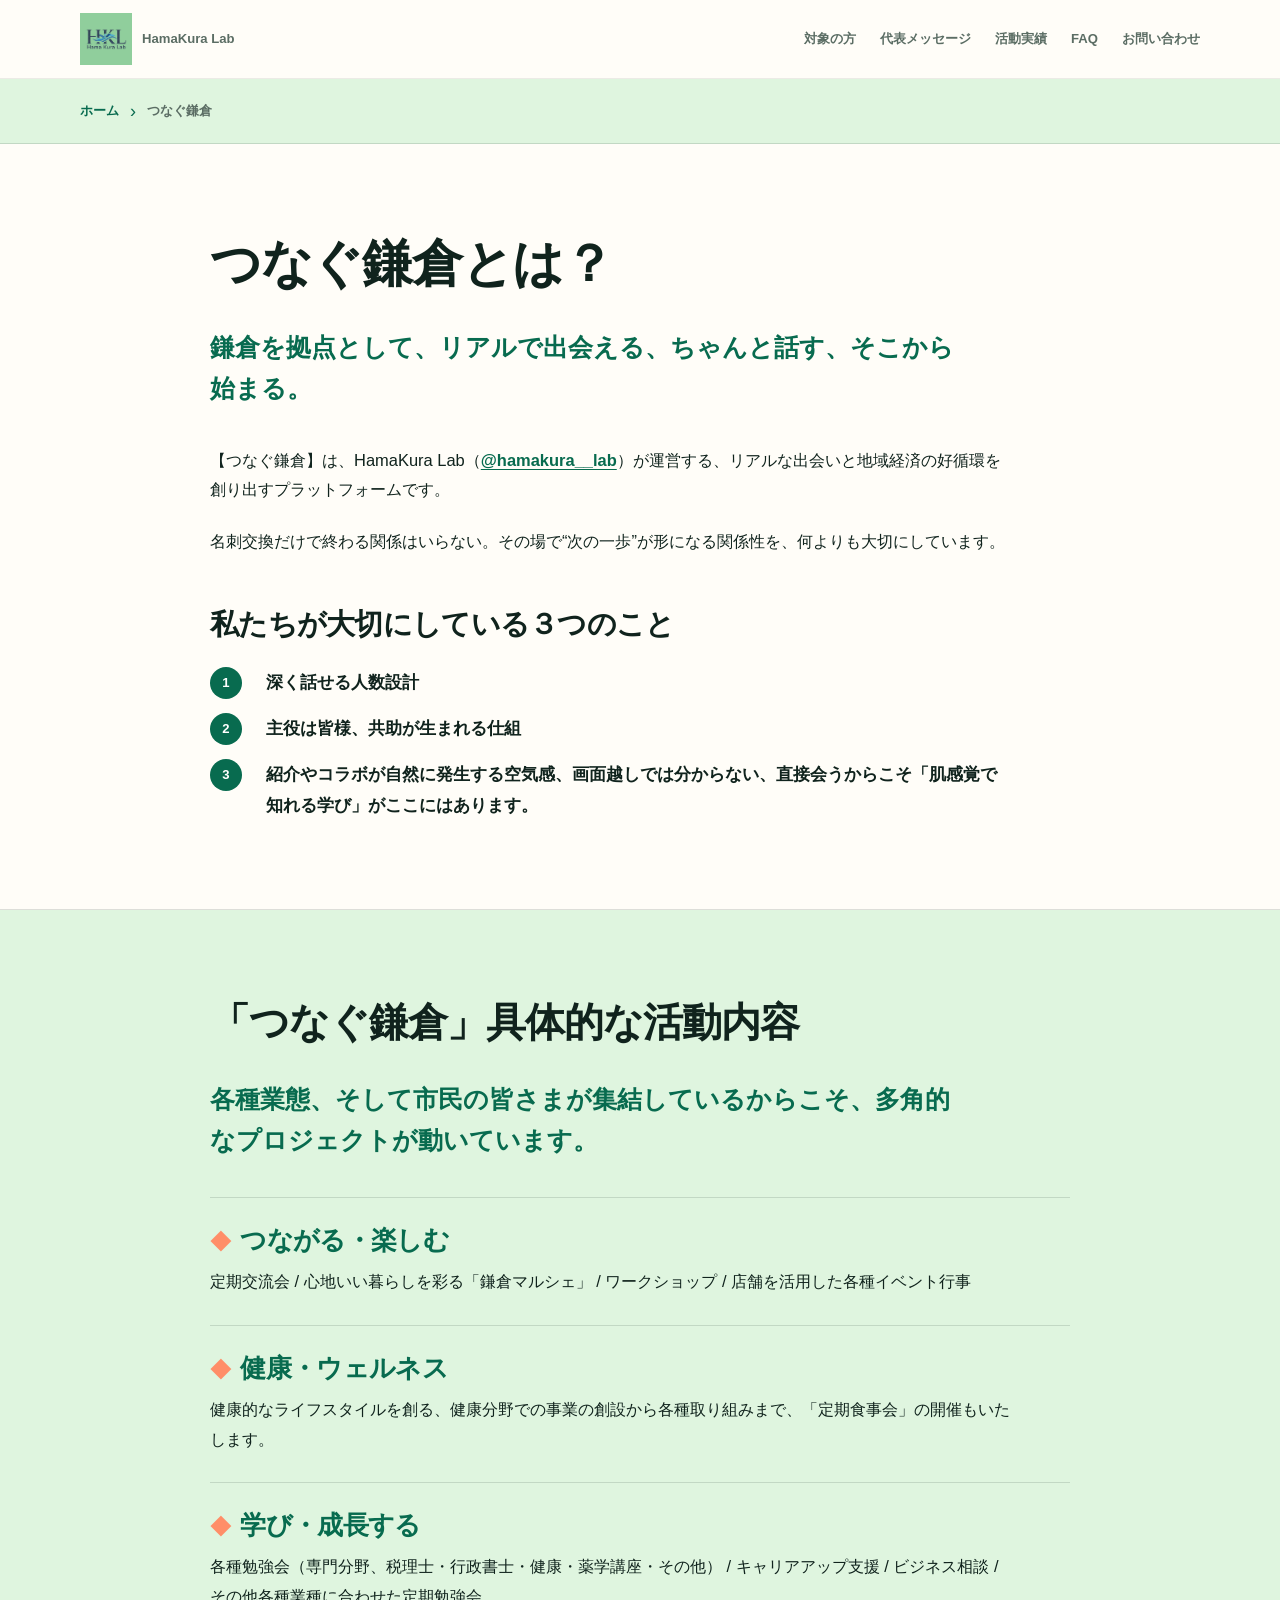
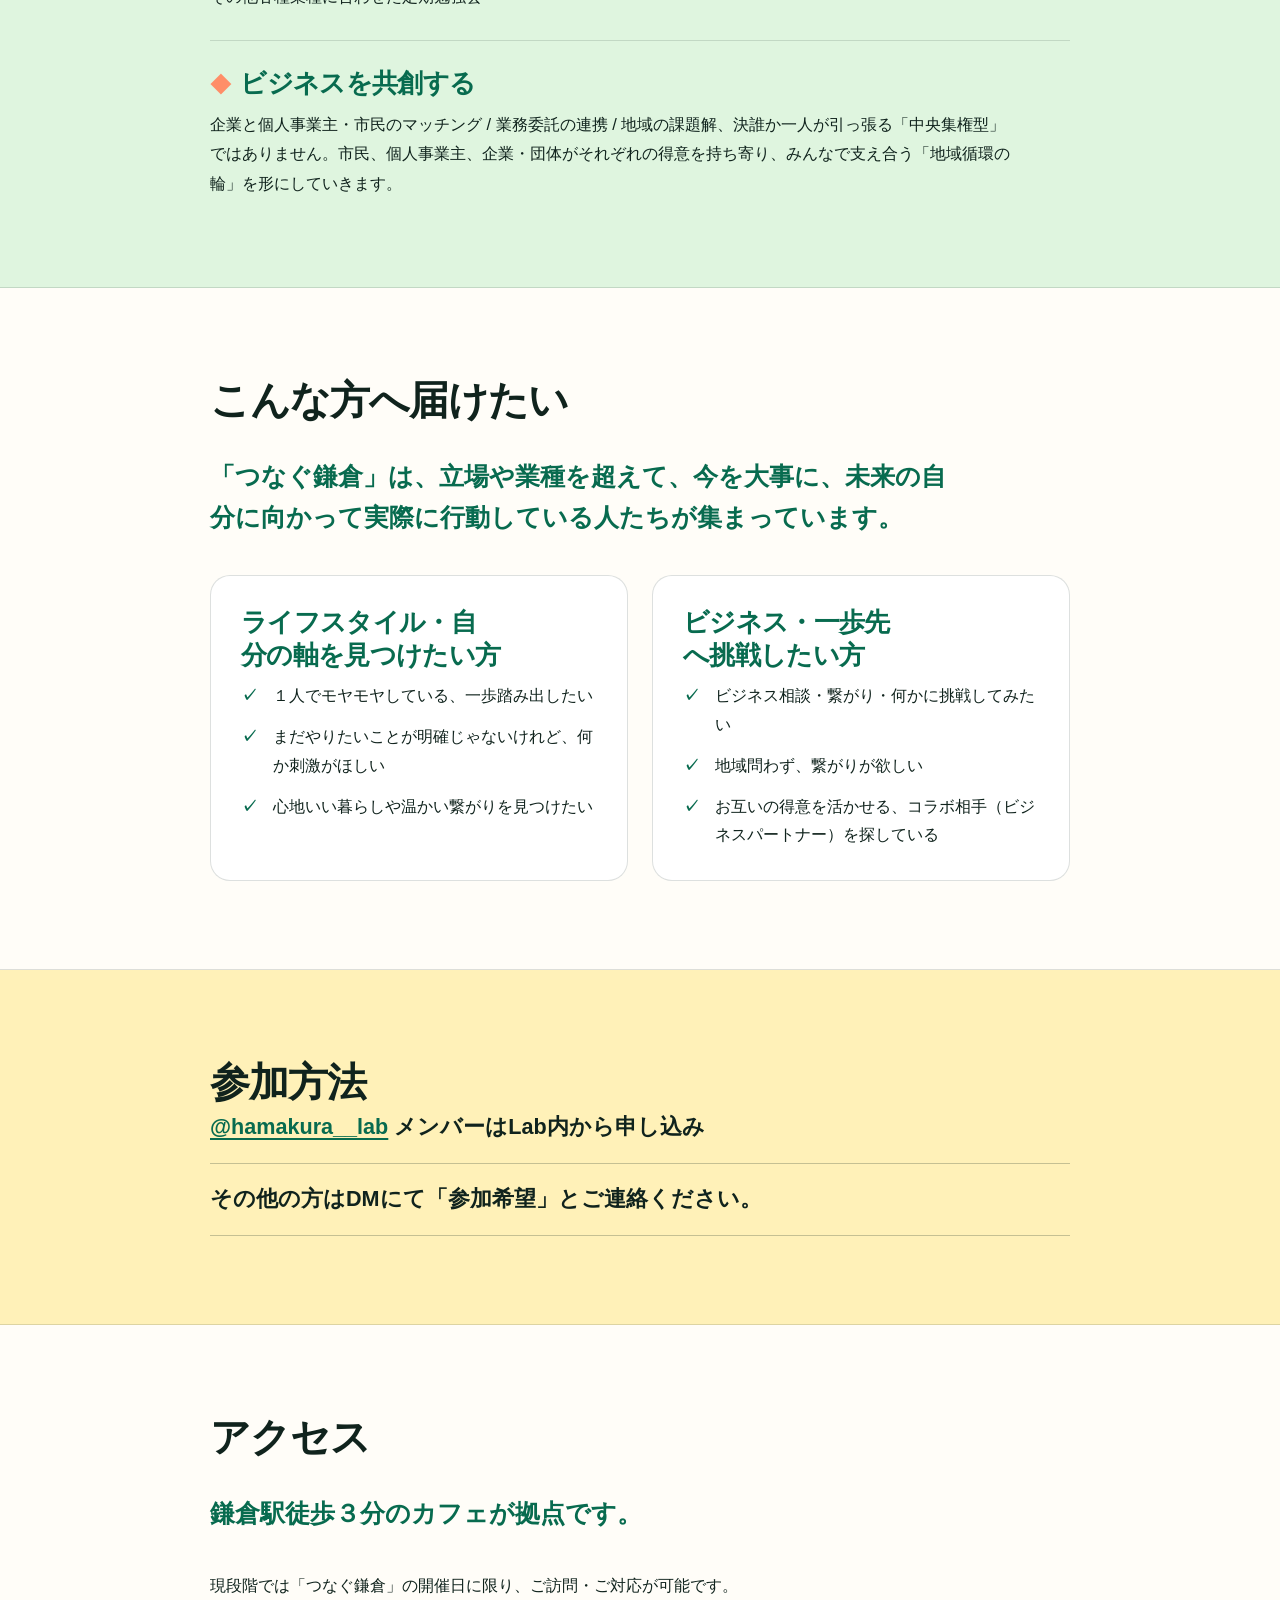
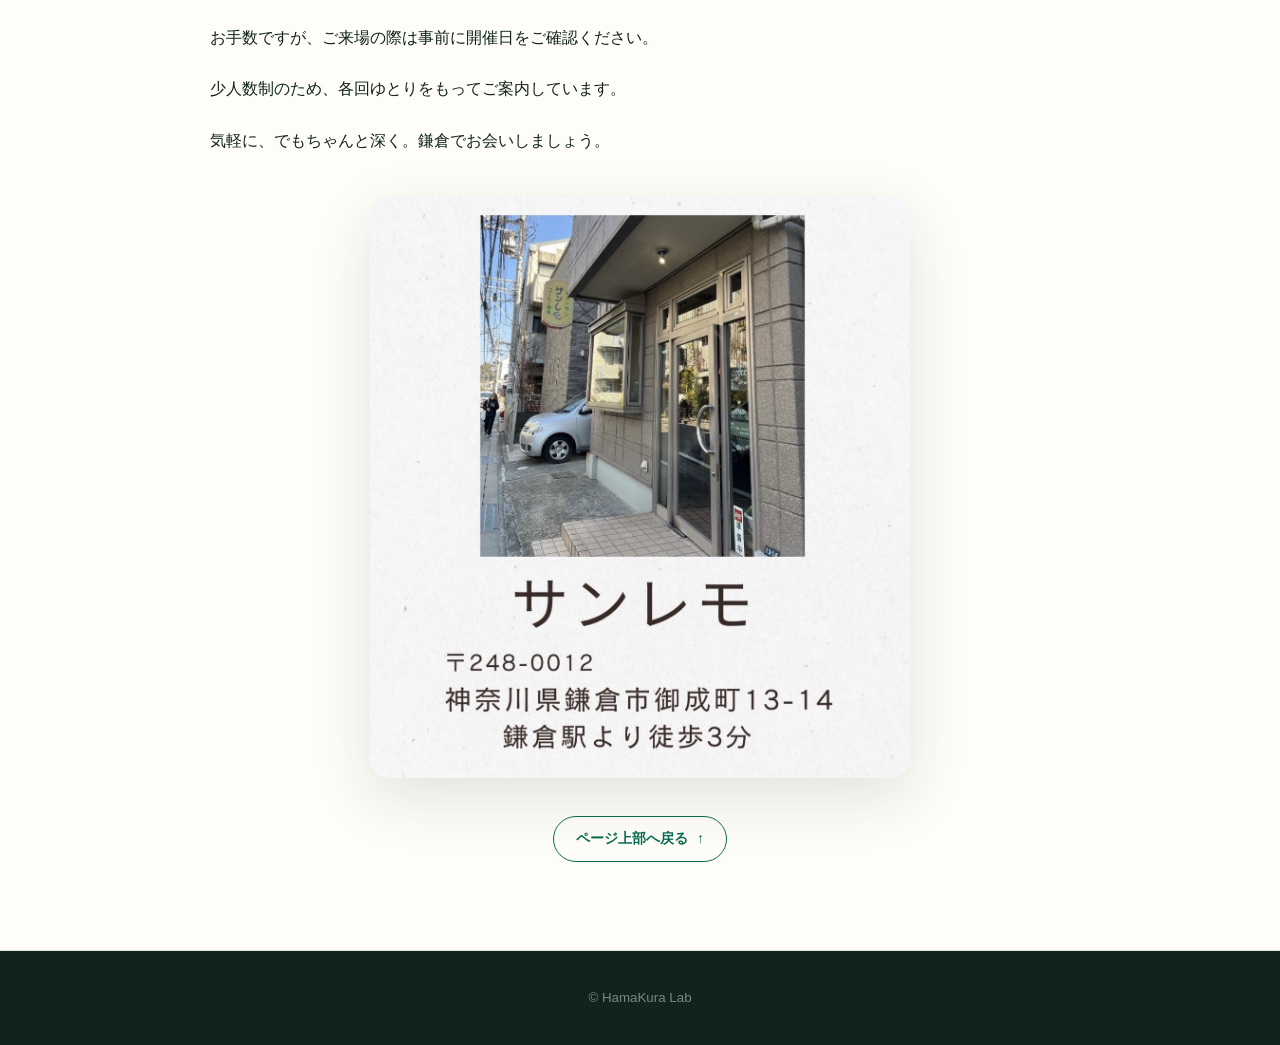
==== tsunagu-kamakura/index.html @ a9bc79cd "Publish news and Tsunagu Kamakura pages" ====
<!doctype html>
<html lang="ja">
<head>
  <meta charset="utf-8">
  <meta name="viewport" content="width=device-width, initial-scale=1">
  <meta name="robots" content="noindex, nofollow, noarchive">
  <title>つなぐ鎌倉 | HamaKura Lab</title>
  <link rel="canonical" href="https://hamakura-lab.tk14.jp/tsunagu-kamakura/">
  <link rel="stylesheet" href="../assets/css/style.css?v=20260922-1">
</head>
<body class="tsunagu-page" id="top">
  <header class="site-header">
    <div class="container site-header__inner">
      <a class="brand" href="../#top" aria-label="HamaKura Lab トップへ">
        <span class="brand__logo-frame"><img class="brand__logo" src="../assets/hamakura-logo.png" width="2000" height="2000" alt=""></span>
        <span class="brand__name">HamaKura Lab</span>
      </a>
      <nav class="site-nav" aria-label="メインナビゲーション">
        <a href="../#people">対象の方</a>
        <a href="../#message">代表メッセージ</a>
        <a href="../#activities">活動実績</a>
        <a href="../#faq">FAQ</a>
        <a class="button button--header" href="https://www.instagram.com/hamakura__lab?stkn=MTJ4aDhweDk3aWhkbA==">Instagramで相談する</a>
        <a class="site-nav__contact" href="../#contact">お問い合わせ</a>
      </nav>
    </div>
  </header>

  <main>
    <nav class="news-breadcrumb" aria-label="パンくずリスト">
      <div class="container news-breadcrumb__inner">
        <a href="../#top">ホーム</a>
        <span class="news-breadcrumb__separator" aria-hidden="true">›</span>
        <span aria-current="page">つなぐ鎌倉</span>
      </div>
    </nav>

    <section class="tsunagu-section section" aria-labelledby="tsunagu-about-title">
      <div class="container tsunagu-section__inner">
        <h1 id="tsunagu-about-title">つなぐ鎌倉とは？</h1>
        <p class="tsunagu-section__lead">鎌倉を拠点として、リアルで出会える、ちゃんと話す、そこから始まる。</p>
        <p>【つなぐ鎌倉】は、HamaKura Lab（<a class="tsunagu-inline-link" href="https://www.instagram.com/hamakura__lab?stkn=MTJ4aDhweDk3aWhkbA==">@hamakura__lab</a>）が運営する、リアルな出会いと地域経済の好循環を創り出すプラットフォームです。</p>
        <p>名刺交換だけで終わる関係はいらない。その場で“次の一歩”が形になる関係性を、何よりも大切にしています。</p>
        <h2 class="tsunagu-subheading">私たちが大切にしている３つのこと</h2>
        <ol class="tsunagu-principles">
          <li>深く話せる人数設計</li>
          <li>主役は皆様、共助が生まれる仕組</li>
          <li>紹介やコラボが自然に発生する空気感、画面越しでは分からない、直接会うからこそ「肌感覚で知れる学び」がここにはあります。</li>
        </ol>
      </div>
    </section>

    <section class="tsunagu-section tsunagu-section--mint section" aria-labelledby="tsunagu-activities-title">
      <div class="container tsunagu-section__inner">
        <h2 id="tsunagu-activities-title">「つなぐ鎌倉」具体的な活動内容</h2>
        <p class="tsunagu-section__lead">各種業態、そして市民の皆さまが集結しているからこそ、多角的なプロジェクトが動いています。</p>
        <div class="tsunagu-activity-list">
          <section><h3>つながる・楽しむ</h3><p>定期交流会 / 心地いい暮らしを彩る「鎌倉マルシェ」 / ワークショップ / 店舗を活用した各種イベント行事</p></section>
          <section><h3>健康・ウェルネス</h3><p>健康的なライフスタイルを創る、健康分野での事業の創設から各種取り組みまで、「定期食事会」の開催もいたします。</p></section>
          <section><h3>学び・成長する</h3><p>各種勉強会（専門分野、税理士・行政書士・健康・薬学講座・その他） / キャリアアップ支援 / ビジネス相談 / その他各種業種に合わせた定期勉強会</p></section>
          <section><h3>ビジネスを共創する</h3><p>企業と個人事業主・市民のマッチング / 業務委託の連携 / 地域の課題解、決誰か一人が引っ張る「中央集権型」ではありません。市民、個人事業主、企業・団体がそれぞれの得意を持ち寄り、みんなで支え合う「地域循環の輪」を形にしていきます。</p></section>
        </div>
      </div>
    </section>

    <section class="tsunagu-section section" aria-labelledby="tsunagu-people-title">
      <div class="container tsunagu-section__inner">
        <h2 id="tsunagu-people-title">こんな方へ届けたい</h2>
        <p class="tsunagu-section__lead">「つなぐ鎌倉」は、立場や業種を超えて、今を大事に、未来の自分に向かって実際に行動している人たちが集まっています。</p>
        <div class="tsunagu-people-grid">
          <section><h3>ライフスタイル・自分の軸を見つけたい方</h3><ul><li>１人でモヤモヤしている、一歩踏み出したい</li><li>まだやりたいことが明確じゃないけれど、何か刺激がほしい</li><li>心地いい暮らしや温かい繋がりを見つけたい</li></ul></section>
          <section><h3>ビジネス・一歩先へ挑戦したい方</h3><ul><li>ビジネス相談・繋がり・何かに挑戦してみたい</li><li>地域問わず、繋がりが欲しい</li><li>お互いの得意を活かせる、コラボ相手（ビジネスパートナー）を探している</li></ul></section>
        </div>
      </div>
    </section>

    <section class="tsunagu-section tsunagu-section--butter section" aria-labelledby="tsunagu-join-title">
      <div class="container tsunagu-section__inner">
        <h2 id="tsunagu-join-title">参加方法</h2>
        <ul class="tsunagu-info-list">
          <li><a class="tsunagu-inline-link" href="https://www.instagram.com/hamakura__lab?stkn=MTJ4aDhweDk3aWhkbA==">@hamakura__lab</a> メンバーはLab内から申し込み</li>
          <li>その他の方はDMにて「参加希望」とご連絡ください。</li>
        </ul>
      </div>
    </section>

    <section class="tsunagu-section section" aria-labelledby="tsunagu-access-title">
      <div class="container tsunagu-section__inner">
        <h2 id="tsunagu-access-title">アクセス</h2>
        <p class="tsunagu-section__lead">鎌倉駅徒歩３分のカフェが拠点です。</p>
        <p>現段階では「つなぐ鎌倉」の開催日に限り、ご訪問・ご対応が可能です。</p>
        <p>お手数ですが、ご来場の際は事前に開催日をご確認ください。</p>
        <p>少人数制のため、各回ゆとりをもってご案内しています。</p>
        <p>気軽に、でもちゃんと深く。鎌倉でお会いしましょう。</p>
        <figure class="tsunagu-access-image"><img src="../assets/tsunagu-kamakura-access-v2.jpg" width="1137" height="1225" loading="lazy" alt="サンレモの外観、所在地、鎌倉駅より徒歩３分の案内"></figure>
        <a class="tsunagu-back-to-top" href="#top">ページ上部へ戻る <span aria-hidden="true">↑</span></a>
      </div>
    </section>
  </main>

  <footer class="site-footer"><div class="container site-footer__bottom"><small>© HamaKura Lab</small></div></footer>
</body>
</html>
---- assets/css/style.css ----
:root {
  --ink: #10231d;
  --muted: #5b6d64;
  --deep-green: #086b4f;
  --green: #15966c;
  --mint: #dff5df;
  --warm-white: #fffdf8;
  --butter: #fff1b8;
  --sky: #dce9ff;
  --coral: #ff8e68;
  --lilac: #d6b6ea;
  --line: rgba(16, 35, 29, .14);
  --shadow: 0 20px 60px rgba(16, 35, 29, .12);
  --radius-lg: 32px;
  --radius-md: 20px;
}

* { box-sizing: border-box; }
html { scroll-behavior: smooth; }
body {
  margin: 0;
  color: var(--ink);
  background: var(--warm-white);
  font-family: "Hiragino Sans", "Yu Gothic", "YuGothic", -apple-system, BlinkMacSystemFont, "Segoe UI", sans-serif;
  line-height: 1.8;
  -webkit-font-smoothing: antialiased;
}
img { display: block; max-width: 100%; }
a { color: inherit; text-decoration: none; }
section[id] { scroll-margin-top: 104px; }
p, h1, h2, h3, ul, blockquote { margin-top: 0; }
h1, h2, h3 { line-height: 1.25; letter-spacing: -.025em; text-wrap: balance; }
h1, h2 { font-weight: 700; }
h3 { font-weight: 750; }

.container { width: min(1120px, calc(100% - 48px)); margin: 0 auto; }
.section { padding: 88px 0; }
.section--green { color: #fff; background: var(--deep-green); }
.section--mint { background: var(--mint); }
.section--blue { background: var(--sky); }
.section--butter { background: var(--butter); }
.section-label, .eyebrow {
  margin-bottom: 20px;
  color: var(--deep-green);
  font-size: .73rem;
  font-weight: 800;
  letter-spacing: .18em;
  line-height: 1.4;
}
.section-label--light { color: #b5edbe; }
.section-heading { max-width: 680px; }
.cta-copy-break { display: none; }
.section-heading h2 { margin-bottom: 24px; font-size: clamp(1.95rem, 3.2vw, 2.8rem); }
.section-heading .section-lead { margin: -4px 0 16px; color: var(--ink); font-size: 1.08rem; font-weight: 700; line-height: 1.6; }
.section-heading > p:last-child { max-width: 680px; margin-bottom: 0; color: var(--muted); }
.section--green .section-heading > p:last-child { color: rgba(255,255,255,.76); }

.site-header {
  position: sticky;
  z-index: 10;
  top: 0;
  background: rgba(255,253,248,.92);
  border-bottom: 1px solid rgba(16,35,29,.08);
  backdrop-filter: blur(16px);
}
.site-header__inner, .site-footer__inner { display: flex; align-items: center; justify-content: space-between; gap: 24px; }
.site-header__inner { min-height: 78px; }
.brand { display: inline-flex; align-items: center; gap: 10px; }
.brand__name { color: var(--muted); font-size: .82rem; font-weight: 700; line-height: 1.2; white-space: nowrap; }
.brand__logo-frame {
  display: block;
  width: 52px;
  height: 52px;
}
.brand__logo {
  width: 100%;
  height: 100%;
  object-fit: contain;
  object-position: center;
}
.site-nav { display: flex; align-items: center; gap: 24px; font-size: .82rem; font-weight: 700; }
.site-nav > a:not(.button) { color: var(--muted); }
.site-nav > a:not(.button):hover, .text-link:hover, .card-link:hover { color: var(--green); }

.button {
  display: inline-flex;
  align-items: center;
  justify-content: center;
  gap: 10px;
  min-height: 50px;
  padding: 12px 22px;
  border: 1px solid transparent;
  border-radius: 999px;
  font-size: .86rem;
  font-weight: 800;
  line-height: 1.3;
  transition: transform .2s ease, box-shadow .2s ease, background-color .2s ease;
}
.button:hover { transform: translateY(-2px); box-shadow: 0 10px 24px rgba(16,35,29,.16); }
.button--header { min-height: 44px; padding: 9px 17px; color: #fff; background: var(--deep-green); }
.button--light { color: var(--deep-green); background: #fff; }
.button--green { color: #fff; background: var(--deep-green); }
.button--large { min-height: 58px; padding-inline: 28px; font-size: .95rem; }
.text-link { color: var(--deep-green); font-size: .83rem; font-weight: 800; transition: color .2s ease; }
.text-link--light { color: rgba(255,255,255,.88); }

.hero { overflow: hidden; padding: 78px 0 86px; }
.hero__grid { display: grid; grid-template-columns: minmax(0, 1.08fr) minmax(360px, .92fr); align-items: center; gap: 64px; }
.hero__copy { position: relative; z-index: 1; }
.hero h1 { margin-bottom: 24px; font-size: clamp(2.85rem, 4.2vw, 4rem); font-weight: 800; letter-spacing: -.05em; }
.hero h1 em { color: #fff; font-style: normal; }
.hero h1 span { display: block; color: #a9ecb7; font-size: inherit; font-weight: inherit; letter-spacing: inherit; }
.hero__mobile-break { display: none; }
.hero__actions { display: flex; align-items: center; flex-wrap: wrap; gap: 20px; }
.hero__visual { position: relative; min-height: 420px; display: grid; place-items: center; padding-bottom: 56px; }
.hero__motif { display: none; width: 100%; height: auto; }
.hero__visual::before { position: absolute; top: 18px; left: 50%; width: min(68%, 340px); aspect-ratio: 1; content: ""; border: 1px solid rgba(181,237,190,.48); border-radius: 50%; transform: translateX(-50%) rotate(12deg); }
.hero__visual::after { position: absolute; top: 34px; left: 16%; width: 82px; height: 82px; content: ""; border: 1px solid rgba(181,237,190,.5); border-radius: 50%; }
.hero__line { position: absolute; z-index: 2; width: 92px; height: 92px; border: 1px solid rgba(181,237,190,.5); border-radius: 50%; }
.hero__line--one { top: 52px; left: 0; }
.hero__line--two { right: 76px; bottom: 62px; width: 46px; height: 46px; }

.news-list { margin-top: 48px; border-top: 1px solid var(--line); }
.news-list__item { display: grid; grid-template-columns: 132px minmax(0, 1fr) auto; gap: 24px; align-items: center; padding: 25px 4px; border-bottom: 1px solid var(--line); }
.news-list__date { color: var(--deep-green); font-size: .8rem; font-weight: 900; letter-spacing: .06em; white-space: nowrap; }
@media (min-width: 820px) {
  .news-list__date {
    margin: 0;
    align-self: center;
    line-height: 1.25;
    transform: translateY(3px);
  }
}
.news-list__title { margin: 0; font-size: clamp(1.05rem, 1.8vw, 1.35rem); }
.news-list__link { display: inline-flex; align-items: center; justify-content: center; gap: 8px; min-height: 44px; padding: 0 18px; border-radius: 999px; background: var(--deep-green); color: #fff; font-size: .82rem; font-weight: 900; white-space: nowrap; box-shadow: 0 3px 10px rgba(20, 92, 57, .08); }
.news-list__link:hover { background: var(--green); color: #fff; }
.news .section-lead, .news-detail__table dd { max-width: 100%; overflow-wrap: anywhere; word-break: break-all; }

.news-breadcrumb { border-bottom: 1px solid var(--line); background: var(--mint); }
.news-breadcrumb__inner { display: flex; align-items: center; gap: 11px; min-height: 64px; color: var(--muted); font-size: .82rem; font-weight: 700; }
.news-breadcrumb a { color: var(--deep-green); font-weight: 900; }
.news-breadcrumb a:hover { color: var(--green); }
.news-breadcrumb__separator { color: var(--deep-green); font-size: calc(1em + 5px); font-weight: 400; line-height: 1; }
.news-breadcrumb span:last-child { overflow: hidden; text-overflow: ellipsis; white-space: nowrap; }
.news-detail { min-height: calc(100vh - 212px); padding-top: 44px; color: var(--ink); }
.news-detail__inner { max-width: 860px; }
.news-detail__date { display: block; margin: 0 0 30px; color: var(--deep-green); font-size: .84rem; font-weight: 900; letter-spacing: .08em; text-align: right; }
.news-detail h1 { max-width: 760px; margin-bottom: 10px; overflow-wrap: anywhere; color: var(--ink); font-size: clamp(2.15rem, 4.4vw, 4.4rem); }
.news-detail__image { width: min(100%, 460px); margin: 0 auto 22px; }
.news-detail__image img { display: block; width: 100%; height: auto; border-radius: 18px; box-shadow: 0 12px 28px rgba(20, 92, 57, .12); }
.news-detail__about { display: flex; width: fit-content; margin: 36px auto 0; }
.news-detail__back { display: inline-flex; gap: 10px; margin-top: 44px; padding-bottom: 4px; border-bottom: 1px solid var(--deep-green); color: var(--deep-green); font-size: .85rem; font-weight: 900; }
.news-detail__back:hover { color: var(--green); }

.tsunagu-section { border-bottom: 1px solid var(--line); background: var(--warm-white); }
.tsunagu-section--mint { background: var(--mint); }
.tsunagu-section--butter { background: var(--butter); }
.tsunagu-section__inner { max-width: 860px; }
.tsunagu-section h1, .tsunagu-section h2 { margin: 0; color: var(--ink); font-size: clamp(2rem, 4vw, 3.7rem); }
.tsunagu-section h2 { font-size: clamp(1.7rem, 3.1vw, 2.75rem); }
.tsunagu-section p { max-width: 800px; margin: 0 0 22px; font-size: 1.03rem; }
.tsunagu-section__lead { max-width: 760px !important; margin: 32px 0 36px !important; color: var(--deep-green); font-size: clamp(1.2rem, 2vw, 1.55rem) !important; font-weight: 900; line-height: 1.65; }
.tsunagu-inline-link { color: var(--deep-green); font-weight: 900; text-decoration: underline; text-underline-offset: .18em; }
.tsunagu-inline-link:hover { color: var(--green); }
.tsunagu-subheading { margin: 50px 0 24px !important; font-size: clamp(1.35rem, 2.4vw, 1.8rem) !important; }
.tsunagu-principles { display: grid; gap: 14px; max-width: 800px; margin: 0; padding: 0; list-style: none; counter-reset: principle; }
.tsunagu-principles li { display: grid; grid-template-columns: 42px minmax(0, 1fr); gap: 14px; align-items: start; font-size: 1.08rem; font-weight: 800; }
.tsunagu-principles li::before { display: grid; place-items: center; width: 32px; height: 32px; border-radius: 50%; background: var(--deep-green); color: #fff; content: counter(principle); counter-increment: principle; font-size: .82rem; }
.tsunagu-activity-list { display: grid; gap: 28px; }
.tsunagu-activity-list section { padding-top: 26px; border-top: 1px solid var(--line); }
.tsunagu-activity-list h3, .tsunagu-people-grid h3 { margin: 0 0 10px; color: var(--deep-green); font-size: clamp(1.25rem, 2.2vw, 1.65rem); }
.tsunagu-activity-list h3::before { margin-right: 10px; color: var(--coral); content: "◆"; font-size: .78em; }
.tsunagu-activity-list p { margin-bottom: 0; }
.tsunagu-people-grid { display: grid; grid-template-columns: repeat(2, minmax(0, 1fr)); gap: 24px; }
.tsunagu-people-grid section { padding: 30px; border: 1px solid var(--line); border-radius: var(--radius-md); background: #fff; }
.tsunagu-people-grid ul, .tsunagu-info-list { display: grid; gap: 12px; margin: 0; padding: 0; list-style: none; }
.tsunagu-people-grid li { display: grid; grid-template-columns: 24px minmax(0, 1fr); gap: 8px; }
.tsunagu-people-grid li::before { color: var(--deep-green); content: "✓"; font-weight: 900; }
.tsunagu-info-list { gap: 16px; font-size: clamp(1.05rem, 2vw, 1.35rem); font-weight: 700; }
.tsunagu-info-list li { padding-bottom: 16px; border-bottom: 1px solid rgba(16, 35, 29, .24); }
.tsunagu-access-image { width: min(100%, 540px); margin: 40px auto 0; }
.tsunagu-access-image img { display: block; width: 100%; height: auto; border-radius: var(--radius-md); box-shadow: var(--shadow); }
.tsunagu-back-to-top { display: flex; align-items: center; justify-content: center; gap: 9px; width: fit-content; min-height: 46px; margin: 38px auto 0; padding: 0 22px; border: 1px solid var(--deep-green); border-radius: 999px; color: var(--deep-green); font-size: .88rem; font-weight: 900; }
.tsunagu-back-to-top:hover { background: var(--deep-green); color: #fff; }

.intro__heading h2 { margin-bottom: 24px; font-size: clamp(1.75rem, 3.2vw, 2.8rem); }
.intro__lead { margin: 0 0 36px; color: var(--ink); font-size: 1.08rem; font-weight: 700; line-height: 1.6; }
.intro__cards { display: grid; grid-template-columns: repeat(3, minmax(0, 1fr)); gap: 24px; }
.intro-card { display: grid; grid-template-rows: minmax(0, 1fr) minmax(0, 1fr); min-height: 250px; padding: 0 32px; color: #FFFFFF; background: #339A48; border-radius: 12px; text-align: center; }
.intro-card__top, .intro-card__bottom { display: flex; align-items: center; justify-content: center; margin: 0; padding: 0; font-size: 1rem; line-height: 1.7; text-align: center; }
.intro-card__top { border-bottom: 1px solid #FFFFFF; }
.intro-card__top > span { transform: translateY(6px); }
.intro-card__bottom > span { transform: translateY(-6px); }
.section-heading--split { display: flex; align-items: end; justify-content: space-between; gap: 60px; max-width: none; }
.section-heading--split > p { max-width: 320px; margin-bottom: 8px; }
.people .section-heading--split { display: block; }
.people .section-heading--split > p { max-width: 680px; margin-top: 20px; margin-bottom: 0; }
.people h2 span { display: block; }
.people .section-heading h2 { font-size: clamp(2.05rem, 3.2vw, 2.8rem); }
.people__cards { display: grid; grid-template-columns: repeat(3, 1fr); gap: 18px; margin-top: 64px; }
.person-card { display: flex; flex-direction: column; overflow: hidden; background: #fff; border: 1px solid var(--line); border-radius: var(--radius-md); box-shadow: 0 8px 28px rgba(16,35,29,.05); }
.person-card__visual { overflow: hidden; background: var(--mint); }
.person-card__visual img { width: 100%; height: auto; object-fit: contain; }
.person-card__content { display: flex; flex: 1; flex-direction: column; padding: 30px 26px 28px; text-align: center; }
.person-card__message { min-height: 7rem; }
.person-card h3 { margin-bottom: 15px; font-size: 1.55rem; }
.person-card__message > p { margin-bottom: 0; color: var(--muted); font-size: .87rem; line-height: 1.75; }
.person-card__benefits { margin-top: 0; }
.person-card ul { display: grid; gap: 7px; min-height: 0; margin: 0 0 25px; padding: 0; list-style: none; color: var(--ink); font-size: .82rem; font-weight: 700; }
.person-card li::before { margin-right: 8px; content: "✓"; color: var(--green); }
.person-card__benefit-label { margin: 0 0 12px; color: var(--green); font-size: .72rem; font-weight: 900; letter-spacing: .11em; }
.person-card__list--benefits { margin-bottom: 25px; }
.person-card--business h3 .person-card__keep-break { display: block; }
.person-card--business .person-card__visual { background: var(--mint); }
.person-card--maker .person-card__visual { background: var(--butter); }
.person-card--community .person-card__visual { background: var(--sky); }
.card-link { display: inline-flex; align-items: center; justify-content: center; align-self: center; gap: 8px; min-height: 44px; margin-top: auto; padding: 10px 0; color: var(--deep-green); font-size: .79rem; font-weight: 900; transition: color .2s ease; }

.actions__grid { display: grid; grid-template-columns: 1fr; gap: 44px; align-items: start; }
.actions h2 { margin-bottom: 22px; font-size: clamp(2.05rem, 3.2vw, 2.8rem); }
.actions__intro > p:not(.section-label) { max-width: 680px; margin-bottom: 30px; color: var(--muted); }
.actions__caption { display: inline-block; color: var(--deep-green); font-size: 1.35rem; font-weight: 850; transform: rotate(-4deg); }
.actions__list { display: grid; max-width: 880px; gap: 0; background: rgba(255,255,255,.62); border: 1px solid rgba(16,35,29,.1); border-radius: var(--radius-md); }
.action-row { display: grid; grid-template-columns: 48px 1fr; gap: 18px; padding: 29px 30px; border-bottom: 1px solid var(--line); }
.action-row:last-child { border-bottom: 0; }
.action-row > span { color: var(--green); font-size: .75rem; font-weight: 900; }
.action-row h3 { margin-bottom: 5px; font-size: 1.15rem; }
.action-row p { margin-bottom: 0; color: var(--muted); font-size: .86rem; }

.message { background: var(--warm-white); }
.message__cards { display: grid; grid-template-columns: repeat(2, 1fr); gap: 20px; margin-top: 64px; }
.message-card { overflow: hidden; display: grid; grid-template-columns: .78fr 1.22fr; background: #fff; border: 1px solid var(--line); border-radius: var(--radius-md); box-shadow: 0 8px 28px rgba(16,35,29,.05); }
.message-card__photo { align-self: start; aspect-ratio: 4 / 5; overflow: hidden; background: var(--mint); }
.message-card__photo picture { display: block; width: 100%; height: 100%; }
.message-card__photo img { display: block; width: 100%; height: 100%; object-fit: contain; object-position: center; }
.message-card__body { padding: 31px 27px; }
.message-card__role { margin-bottom: 8px; color: var(--green); font-size: .7rem; font-weight: 900; letter-spacing: .12em; }
.message-card h3 { margin-bottom: 24px; font-size: 1.45rem; }
.message-card h3 small { font-size: .7em; font-weight: 700; }
.message-card blockquote { margin: 0 0 20px; padding-left: 17px; border-left: 3px solid var(--coral); font-size: 1rem; font-weight: 800; line-height: 1.65; }
.message-card__copy { color: var(--muted); font-size: .84rem; }
.message-card__copy p { margin-bottom: 12px; }
.message-card__copy p:last-child { margin-bottom: 0; }
.faq__grid { display: grid; grid-template-columns: 1fr; gap: 44px; align-items: start; }
.faq__list { border-top: 1px solid var(--line); }
details { border-bottom: 1px solid var(--line); }
summary { position: relative; padding: 22px 42px 22px 0; cursor: pointer; list-style: none; font-size: .96rem; font-weight: 800; }
summary::-webkit-details-marker { display: none; }
summary::after { position: absolute; top: 23px; right: 3px; content: "+"; color: var(--green); font-size: 1.2rem; font-weight: 400; }
details[open] summary::after { content: "−"; }
details p { max-width: 100%; margin: -5px 0 22px; color: var(--muted); font-size: .87rem; }
.activities__list { display: grid; gap: 56px; margin: 64px 0 0; padding: 0; list-style: none; }
.activity { display: grid; gap: 28px; align-items: start; }
.activity__copy { display: grid; grid-template-columns: 44px minmax(0, 1fr); gap: 16px; align-items: start; }
.activity__number { color: var(--green); font-size: .78rem; font-weight: 900; letter-spacing: .1em; line-height: 1.8; }
.activity__copy p { margin: 0; color: var(--muted); font-size: 1rem; }
.activity__photos { display: grid; grid-template-columns: minmax(0, 1fr); gap: 12px; margin: 0; padding: 8px; background: var(--warm-white); }
.activity__photos--pair { grid-template-columns: repeat(2, minmax(0, 1fr)); }
.activity__photos img { display: block; width: 100%; height: auto; object-fit: contain; }

.final-cta { text-align: center; }
.final-cta__inner { display: grid; justify-items: center; }
.final-cta h2 { margin-bottom: 23px; font-size: clamp(1.95rem, 3.2vw, 2.8rem); }
.final-cta p:not(.section-label) { max-width: 520px; margin-bottom: 32px; color: var(--muted); }
.final-cta__email { margin-top: 16px; color: var(--deep-green); font-size: .88rem; font-weight: 700; text-decoration: underline; text-decoration-thickness: 1px; text-underline-offset: 3px; }
.final-cta__email:hover { color: var(--green); }
.contact-copy-break { display: none; }

.site-footer { padding: 35px 0; color: #fff; background: var(--ink); }
.site-footer__meta { display: flex; align-items: center; gap: 25px; font-size: .78rem; font-weight: 700; }
.site-footer__meta a { color: #b5edbe; }
.site-footer__bottom { display: flex; justify-content: center; gap: 20px; margin-top: 0; padding-top: 0; color: rgba(255,255,255,.45); font-size: 1rem; text-align: center; }
.site-nav__contact { display: none; color: var(--muted); }

@media (max-width: 979px) {
  .site-nav { gap: 14px; }
  .site-nav > a:not(.button) { display: none; }
  .site-nav__contact { display: none; }
  .hero__grid { grid-template-columns: minmax(0, 1fr) minmax(330px, .9fr); gap: 45px; }
  .hero__visual { min-height: 360px; }
  .hero__visual::before { top: 12px; width: min(68%, 286px); }
  .hero__visual::after { top: 24px; left: 9%; width: 64px; height: 64px; }
  .hero__actions { gap: 14px; }
  .actions__grid, .faq__grid { gap: 55px; }
  .person-card__content { padding: 24px 20px; }
  .person-card h3 { font-size: 1.35rem; }
  .message-card { grid-template-columns: 1fr; }
  .message-card__photo { aspect-ratio: 5 / 4; }
}

@media (max-width: 959px) {
  /* Tablet follows the mobile reading order until the desktop composition has room. */
  .actions__grid, .faq__grid { grid-template-columns: 1fr; gap: 42px; }
  .intro__cards { grid-template-columns: 1fr; gap: 18px; max-width: 720px; margin: 0 auto; }
  .intro-card { padding-inline: 28px; }
  .people__cards, .message__cards { grid-template-columns: 1fr; }
  .people__cards .person-card:last-child { grid-column: auto; width: auto; justify-self: stretch; }
  .section-heading--split { display: block; }
  .section-heading--split > p { max-width: 540px; margin-top: 20px; }
  .message-card { grid-template-columns: 1fr; }
  .message-card__photo { aspect-ratio: 5 / 4; }
}

@media (min-width: 960px) and (max-width: 1279px) {
  .intro-card { padding-inline: 28px; }
}

@media (min-width: 820px) and (max-width: 959px) {
  .person-card__content { display: grid; grid-template-columns: minmax(0, 1fr) minmax(0, 1fr); column-gap: 48px; padding: 34px 42px 30px; }
  .person-card__message { min-height: 0; }
  .person-card h3 { font-size: 1.8rem; }
  .person-card__message { grid-column: 1; grid-row: 1; }
  .person-card__benefits { grid-column: 2; grid-row: 1; }
  .person-card__benefit-label { font-size: .78rem; }
  .person-card ul { gap: 10px; font-size: .95rem; }
  .person-card .card-link { grid-column: 1; grid-row: 1; align-self: end; justify-self: center; min-height: 52px; margin-top: 0; padding: 0; align-items: flex-start; }
}

@media (min-width: 820px) and (max-width: 833px) {
  /* The heading still wraps to three lines in this narrow tablet band. */
  .hero__actions {
    align-items: flex-start;
    flex-direction: column;
    gap: 12px;
  }
}

@media (min-width: 960px) and (max-width: 1099px) {
  /* Give the longer business CTA the same top edge as the one-line CTAs. */
  .person-card__content { padding-left: 16px; padding-right: 16px; }
  .people__cards .card-link { min-height: 66px; align-items: flex-start; }
}

@media (min-width: 640px) {
  /* Wider compact layouts use natural text flow instead of mobile-only line breaks. */
  .people h2 span { display: inline; }
  .final-cta__inner > p:not(.section-label) { max-width: 680px; }
  .people h2 br, .person-card h3 br,
  .message-card h3 br, .message .section-heading h2 br { display: none; }
  .final-cta h2 br { display: none; }
}

@media (min-width: 960px) {
  .site-nav > a:not(.button), .site-nav__contact { display: inline; }
  .site-nav > .button--header { display: none; }
  .activity__photos:not(.activity__photos--pair) { max-width: calc(50% - 6px); justify-self: start; }
  .person-card--community h3 .community-wide-break { display: block; }
}

@media (min-width: 1280px) {
  .intro-card__nowrap { white-space: nowrap; }
  .intro-card__top { min-height: 0; letter-spacing: normal; }
}

@media (min-width: 640px) and (max-width: 959px) {
  .activity__photos:not(.activity__photos--pair) { max-width: calc(50% - 6px); justify-self: start; }
}

@media (max-width: 819px) {
  .container { width: min(100% - 36px, 560px); }
  .section { padding: 64px 0; }
  .site-header__inner { min-height: 66px; }
  .brand__logo-frame, .brand--footer .brand__logo-frame { width: 44px; height: 44px; }
  .button--header { min-height: 44px; padding: 8px 13px; font-size: .72rem; }
  .hero { position: relative; padding: 34px 0 42px; }
  .hero::before, .hero::after { display: none; }
  .hero__visual { position: absolute; top: 0; right: 0; z-index: 0; display: block; width: 54%; height: 190px; min-height: 0; padding: 0; pointer-events: none; }
  .hero__visual::before, .hero__visual::after, .hero__line { display: none; }
  .hero__motif { position: absolute; top: calc(34px - 2.02vw); right: 0; z-index: 0; display: block; width: clamp(150px, 34vw, 280px); height: auto; aspect-ratio: 486 / 420; object-fit: contain; }
  .hero__grid, .actions__grid, .faq__grid { grid-template-columns: 1fr; gap: 28px; }
  .hero h1 { margin-bottom: 20px; font-size: clamp(2.6rem, 11.8vw, 2.85rem); }
  .hero__actions { align-items: flex-start; flex-direction: column; gap: 12px; }
  .hero__actions .button { width: auto; }
  .hero__actions .text-link { align-self: flex-start; }
  .news-list { margin-top: 36px; }
  .news-list__item { grid-template-columns: minmax(0, 1fr) auto; gap: 8px 18px; padding: 20px 0; }
  .news-list__date { grid-column: 1; }
  .news-list__title { grid-column: 1 / -1; font-size: 1.12rem; }
  .news-list__link { grid-column: 1; justify-self: start; margin-top: 4px; }
  .news-breadcrumb__inner { min-height: 56px; font-size: .75rem; }
  .news-detail { min-height: calc(100vh - 192px); padding-top: 32px; }
  .news-detail h1 { margin-bottom: 10px; font-size: clamp(1.9rem, 8.6vw, 2.45rem); }
  .news-detail__date { margin-bottom: 24px; text-align: left; }
  .news-detail__image { width: min(100%, 360px); margin-bottom: 18px; }
  .news-detail__about { margin-top: 28px; }
  .news-detail__back { margin-top: 32px; }
  .tsunagu-section h1, .tsunagu-section h2 { font-size: clamp(1.8rem, 8vw, 2.3rem); }
  .tsunagu-section p { font-size: .98rem; }
  .tsunagu-section__lead { margin: 24px 0 30px !important; font-size: 1.15rem !important; }
  .tsunagu-subheading { margin-top: 40px !important; }
  .tsunagu-principles li { grid-template-columns: 34px minmax(0, 1fr); gap: 10px; font-size: 1rem; }
  .tsunagu-principles li::before { width: 28px; height: 28px; }
  .tsunagu-activity-list { gap: 24px; }
  .tsunagu-people-grid { grid-template-columns: 1fr; gap: 16px; }
  .tsunagu-people-grid section { padding: 24px 20px; }
  .tsunagu-access-image { margin-top: 32px; }
  .tsunagu-back-to-top { margin-top: 30px; }
  .intro__heading h2 { font-size: clamp(1.35rem, 7vw, 1.75rem); letter-spacing: -.045em; }
  .section-heading h2 { font-size: 1.9rem; }
  .people .section-heading h2 { font-size: clamp(1.45rem, 7.2vw, 1.9rem); letter-spacing: -.045em; }
  .message .section-heading h2 { font-size: clamp(1.4rem, 7vw, 1.85rem); letter-spacing: -.045em; white-space: nowrap; }
  .people__cards, .message__cards { grid-template-columns: 1fr; margin-top: 40px; }
  .section-heading--split { display: block; }
  .section-heading--split > p { margin-top: 20px; }
  .person-card__message { min-height: 0; }
  .person-card__message > p { min-height: 0; }
  .person-card__benefits { margin-top: 24px; }
  .person-card__benefit-label { margin-top: 0; }
  .person-card h3 { font-size: clamp(1.45rem, 5.8vw, 1.7rem); }
  .person-card__message > p { font-size: .92rem; }
  .person-card ul { font-size: .9rem; }
  .person-card ul { min-height: 0; }
  .actions__intro > p:not(.section-label) { margin-bottom: 22px; }
  .action-row { padding: 24px 21px; }
  .message-card__photo { aspect-ratio: 5 / 4; }
  .message-card__body { padding: 24px 21px; }
  .faq__grid { gap: 35px; }
  .final-cta h2 { font-size: 1.9rem; }
  .site-footer__inner, .site-footer__meta { align-items: flex-start; flex-direction: column; }
  .site-footer__meta { gap: 8px; }
  .site-footer__bottom { margin-top: 0; }
}

@media (max-width: 819px) {
  .cta-copy-break { display: inline; }
  .hero__mobile-break { display: block; }
  .hero__actions .text-link { margin-left: 1em; }
}

@media (max-width: 639px) {
  .final-cta__inner > p:not(.section-label) { font-size: .9rem; letter-spacing: -.02em; }
  .contact-copy-break { display: block; }
  .intro__cards { gap: 14px; }
  .intro-card { padding-inline: 24px; }
  .activity__photos--pair { grid-template-columns: minmax(0, 1fr); }
}

@media (min-width: 640px) and (max-width: 819px) {
  .final-cta h2 br { display: block; }
}

@media (max-width: 479px) {
  .hero__motif { width: clamp(130px, 34vw, 150px); }
}

@media (prefers-reduced-motion: no-preference) {
  .reveal { opacity: 0; transform: translateY(16px); transition: opacity .55s ease var(--reveal-delay, 0ms), transform .55s ease var(--reveal-delay, 0ms); }
  .reveal.is-visible { opacity: 1; transform: none; }
}

@media (prefers-reduced-motion: reduce) {
  *, *::before, *::after { scroll-behavior: auto !important; transition-duration: .01ms !important; animation-duration: .01ms !important; animation-iteration-count: 1 !important; }
}
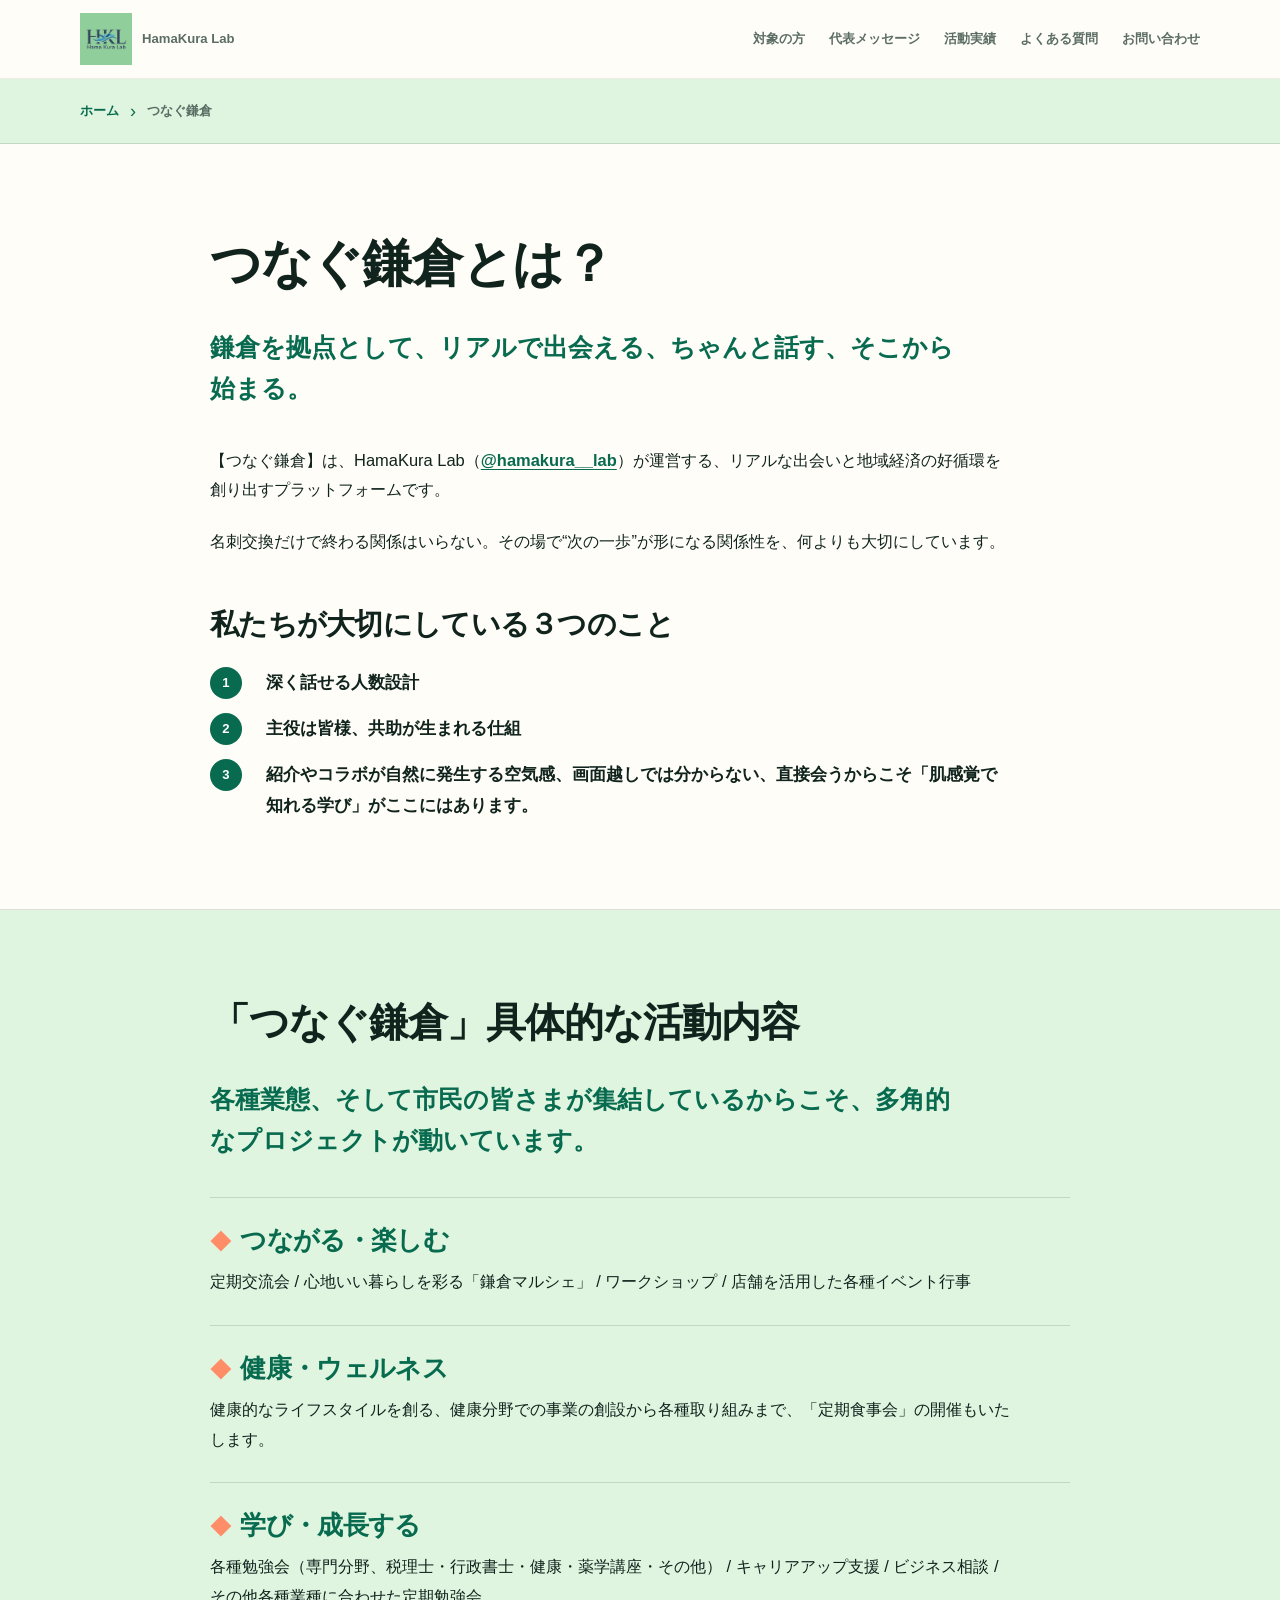
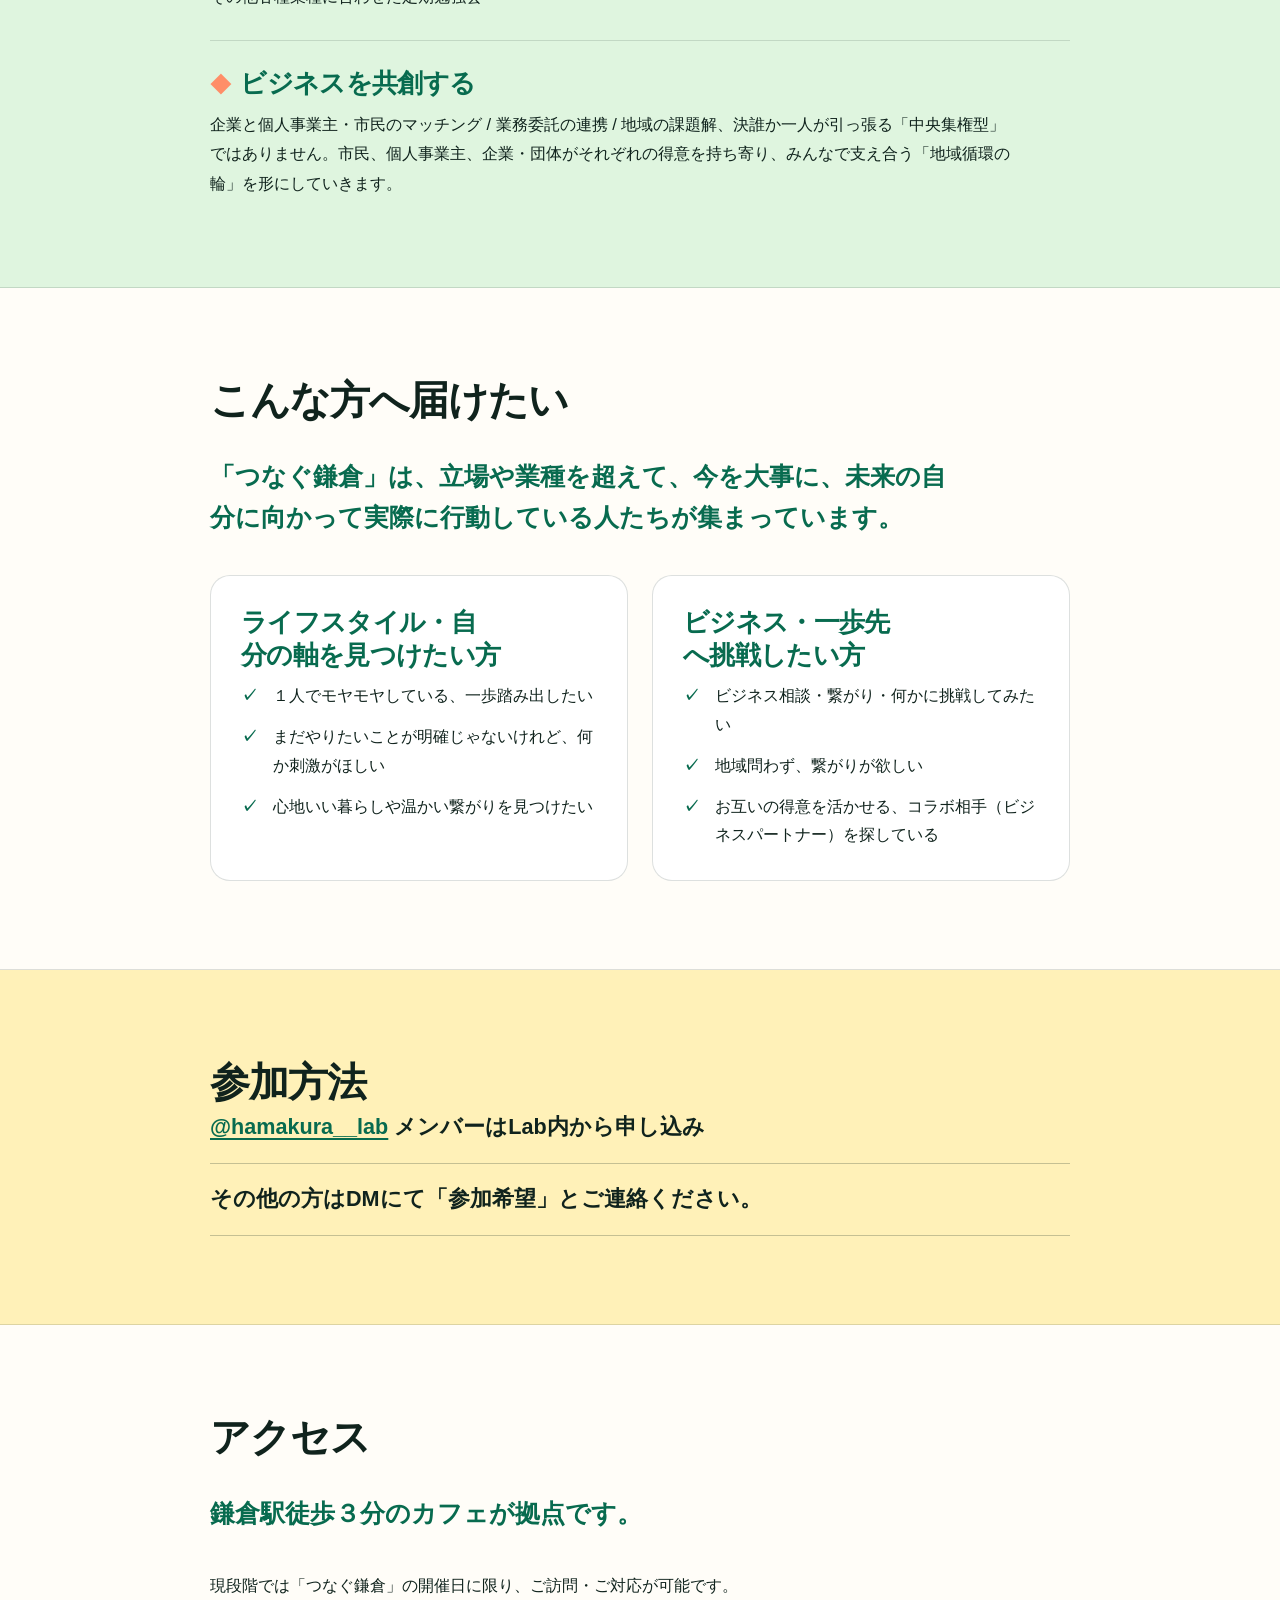
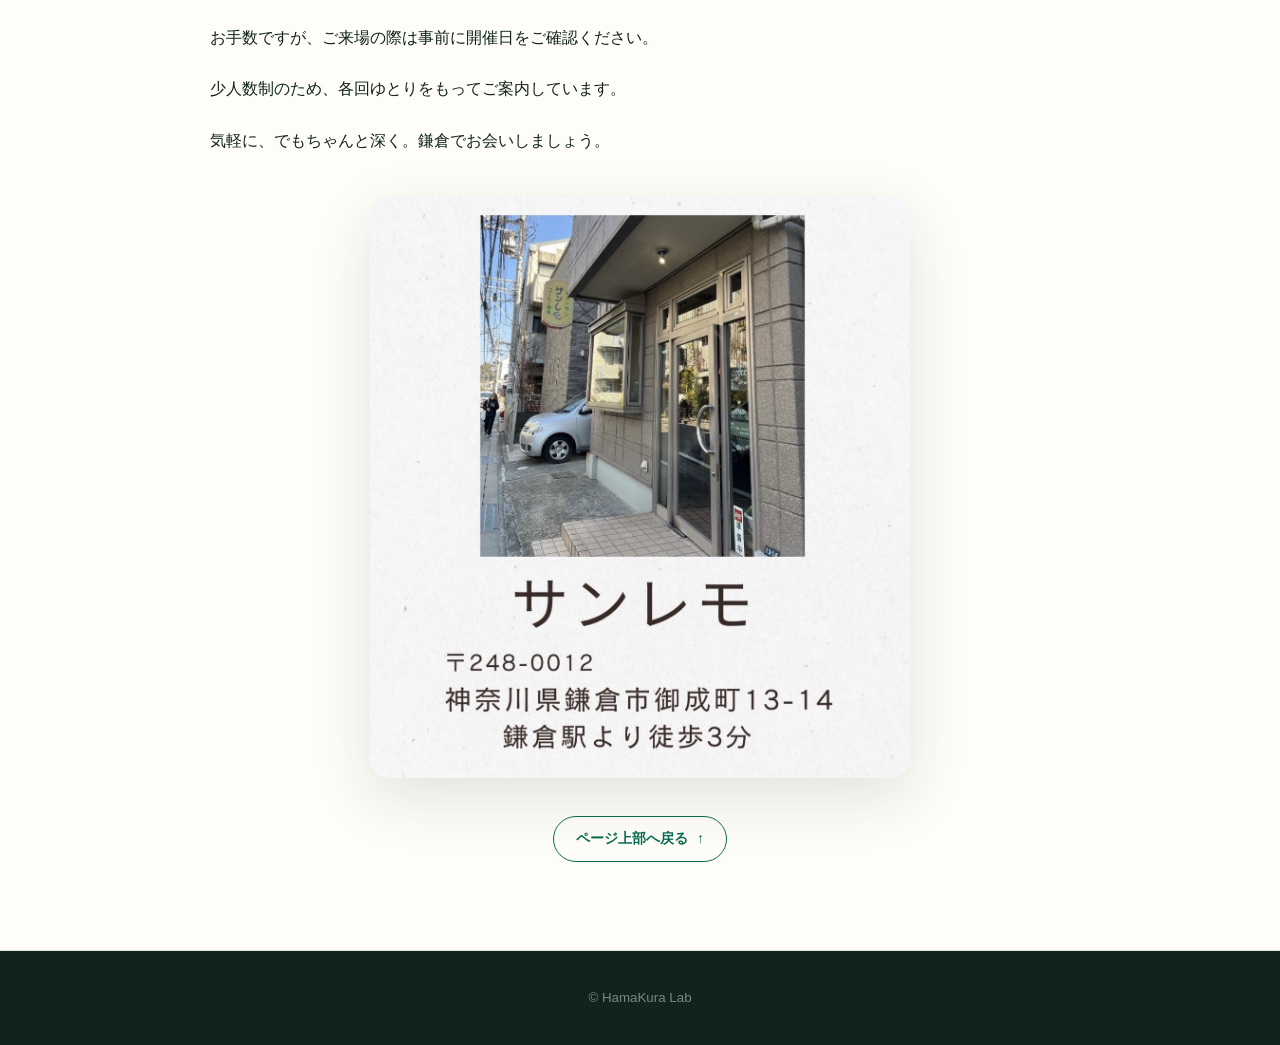
==== commit 79ca6683: "Add consistent mobile nav to production pages" ====
--- a/tsunagu-kamakura/index.html
+++ b/tsunagu-kamakura/index.html
@@ -6,7 +6,7 @@
   <meta name="robots" content="noindex, nofollow, noarchive">
   <title>つなぐ鎌倉 | HamaKura Lab</title>
   <link rel="canonical" href="https://hamakura-lab.tk14.jp/tsunagu-kamakura/">
-  <link rel="stylesheet" href="../assets/css/style.css?v=20260922-1">
+  <link rel="stylesheet" href="../assets/css/style.css?v=20260926-1">
 </head>
 <body class="tsunagu-page" id="top">
   <header class="site-header">
@@ -15,11 +15,12 @@
         <span class="brand__logo-frame"><img class="brand__logo" src="../assets/hamakura-logo.png" width="2000" height="2000" alt=""></span>
         <span class="brand__name">HamaKura Lab</span>
       </a>
-      <nav class="site-nav" aria-label="メインナビゲーション">
+      <button class="site-menu-toggle" type="button" aria-label="メニューを開く" aria-expanded="false" aria-controls="tsunagu-main-nav" data-home-nav-toggle>Menu</button>
+      <nav class="site-nav site-nav--home" id="tsunagu-main-nav" aria-label="メインナビゲーション" data-home-nav>
         <a href="../#people">対象の方</a>
         <a href="../#message">代表メッセージ</a>
         <a href="../#activities">活動実績</a>
-        <a href="../#faq">FAQ</a>
+        <a href="../#faq">よくある質問</a>
         <a class="button button--header" href="https://www.instagram.com/hamakura__lab?stkn=MTJ4aDhweDk3aWhkbA==">Instagramで相談する</a>
         <a class="site-nav__contact" href="../#contact">お問い合わせ</a>
       </nav>
@@ -52,7 +53,7 @@
 
     <section class="tsunagu-section tsunagu-section--mint section" aria-labelledby="tsunagu-activities-title">
       <div class="container tsunagu-section__inner">
-        <h2 id="tsunagu-activities-title">「つなぐ鎌倉」具体的な活動内容</h2>
+        <h2 id="tsunagu-activities-title"><span class="tsunagu-activities-title__phrase">「つなぐ鎌倉」</span><wbr><span class="tsunagu-activities-title__phrase">具体的な活動内容</span></h2>
         <p class="tsunagu-section__lead">各種業態、そして市民の皆さまが集結しているからこそ、多角的なプロジェクトが動いています。</p>
         <div class="tsunagu-activity-list">
           <section><h3>つながる・楽しむ</h3><p>定期交流会 / 心地いい暮らしを彩る「鎌倉マルシェ」 / ワークショップ / 店舗を活用した各種イベント行事</p></section>
@@ -99,5 +100,35 @@
   </main>
 
   <footer class="site-footer"><div class="container site-footer__bottom"><small>© HamaKura Lab</small></div></footer>
+  <script>
+    (() => {
+      const nav = document.querySelector('[data-home-nav]');
+      const toggle = document.querySelector('[data-home-nav-toggle]');
+      if (!nav || !toggle) return;
+
+      const setOpen = (isOpen) => {
+        nav.classList.toggle('is-open', isOpen);
+        toggle.setAttribute('aria-expanded', String(isOpen));
+        toggle.setAttribute('aria-label', isOpen ? 'メニューを閉じる' : 'メニューを開く');
+      };
+
+      toggle.addEventListener('click', () => setOpen(!nav.classList.contains('is-open')));
+      nav.addEventListener('click', (event) => {
+        if (event.target.closest('a')) setOpen(false);
+      });
+      document.addEventListener('click', (event) => {
+        if (!nav.contains(event.target) && !toggle.contains(event.target)) setOpen(false);
+      });
+      document.addEventListener('keydown', (event) => {
+        if (event.key === 'Escape' && nav.classList.contains('is-open')) {
+          setOpen(false);
+          toggle.focus();
+        }
+      });
+      window.addEventListener('resize', () => {
+        if (window.innerWidth >= 960) setOpen(false);
+      });
+    })();
+  </script>
 </body>
 </html>
--- a/assets/css/style.css
+++ b/assets/css/style.css
@@ -81,6 +81,7 @@
 .site-nav { display: flex; align-items: center; gap: 24px; font-size: .82rem; font-weight: 700; }
 .site-nav > a:not(.button) { color: var(--muted); }
 .site-nav > a:not(.button):hover, .text-link:hover, .card-link:hover { color: var(--green); }
+.site-menu-toggle { display: none; }
 
 .button {
   display: inline-flex;
@@ -158,6 +159,7 @@
 .tsunagu-section__inner { max-width: 860px; }
 .tsunagu-section h1, .tsunagu-section h2 { margin: 0; color: var(--ink); font-size: clamp(2rem, 4vw, 3.7rem); }
 .tsunagu-section h2 { font-size: clamp(1.7rem, 3.1vw, 2.75rem); }
+.tsunagu-activities-title__phrase { white-space: nowrap; }
 .tsunagu-section p { max-width: 800px; margin: 0 0 22px; font-size: 1.03rem; }
 .tsunagu-section__lead { max-width: 760px !important; margin: 32px 0 36px !important; color: var(--deep-green); font-size: clamp(1.2rem, 2vw, 1.55rem) !important; font-weight: 900; line-height: 1.65; }
 .tsunagu-inline-link { color: var(--deep-green); font-weight: 900; text-decoration: underline; text-underline-offset: .18em; }
@@ -286,6 +288,22 @@
   .person-card h3 { font-size: 1.35rem; }
   .message-card { grid-template-columns: 1fr; }
   .message-card__photo { aspect-ratio: 5 / 4; }
+}
+
+@media (max-width: 959px) {
+  .site-header__inner { position: relative; }
+  .site-menu-toggle { position: relative; display: inline-flex; align-items: center; min-width: 64px; min-height: 44px; padding: 0 0 0 25px; border: 0; background: transparent; color: var(--deep-green); font: inherit; font-size: .82rem; letter-spacing: .05em; cursor: pointer; }
+  .site-menu-toggle::before, .site-menu-toggle::after { position: absolute; left: 0; width: 17px; height: 1px; background: currentColor; content: ""; transition: top .18s ease, transform .18s ease; }
+  .site-menu-toggle::before { top: 17px; }
+  .site-menu-toggle::after { top: 25px; }
+  .site-menu-toggle[aria-expanded="true"]::before { top: 21px; transform: rotate(45deg); }
+  .site-menu-toggle[aria-expanded="true"]::after { top: 21px; transform: rotate(-45deg); }
+  .site-nav--home { position: absolute; top: calc(100% + 8px); right: 0; z-index: 12; display: none; flex-direction: column; align-items: stretch; gap: 0; width: min(290px, calc(100vw - 36px)); max-height: min(70vh, 460px); overflow-y: auto; padding: 8px 16px; border: 1px solid var(--line); border-radius: 16px; background: var(--warm-white); box-shadow: 0 16px 40px rgba(16, 35, 29, .16); }
+  .site-nav--home.is-open { display: flex; }
+  .site-nav--home.is-open > a:not(.button), .site-nav--home.is-open .site-nav__contact { display: block; padding: 12px 4px; border-bottom: 1px solid var(--line); color: var(--ink); }
+  .site-nav--home.is-open > a:not(.button):last-child { border-bottom: 0; }
+  .site-nav--home > .button--header { display: none; }
+  .site-menu-toggle:focus-visible, .site-nav--home a:focus-visible { outline: 2px solid var(--green); outline-offset: 3px; }
 }
 
 @media (max-width: 959px) {
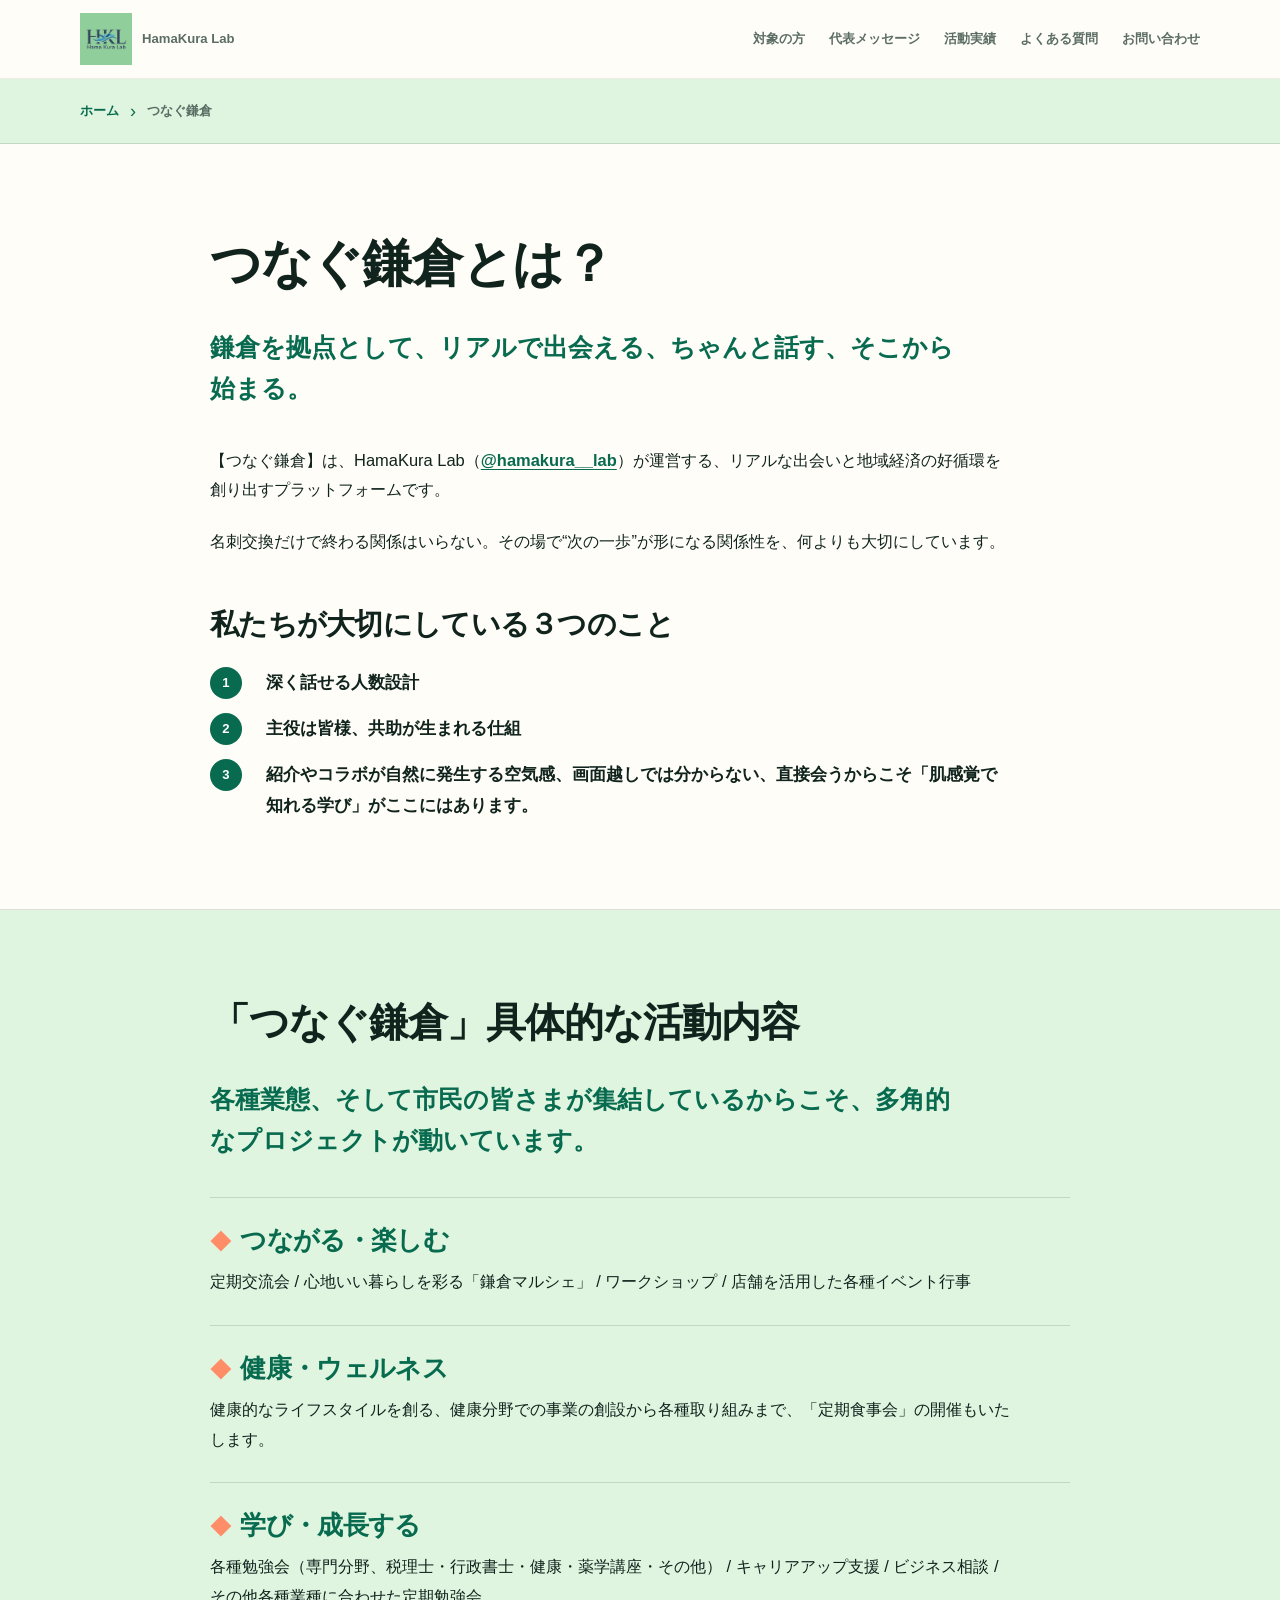
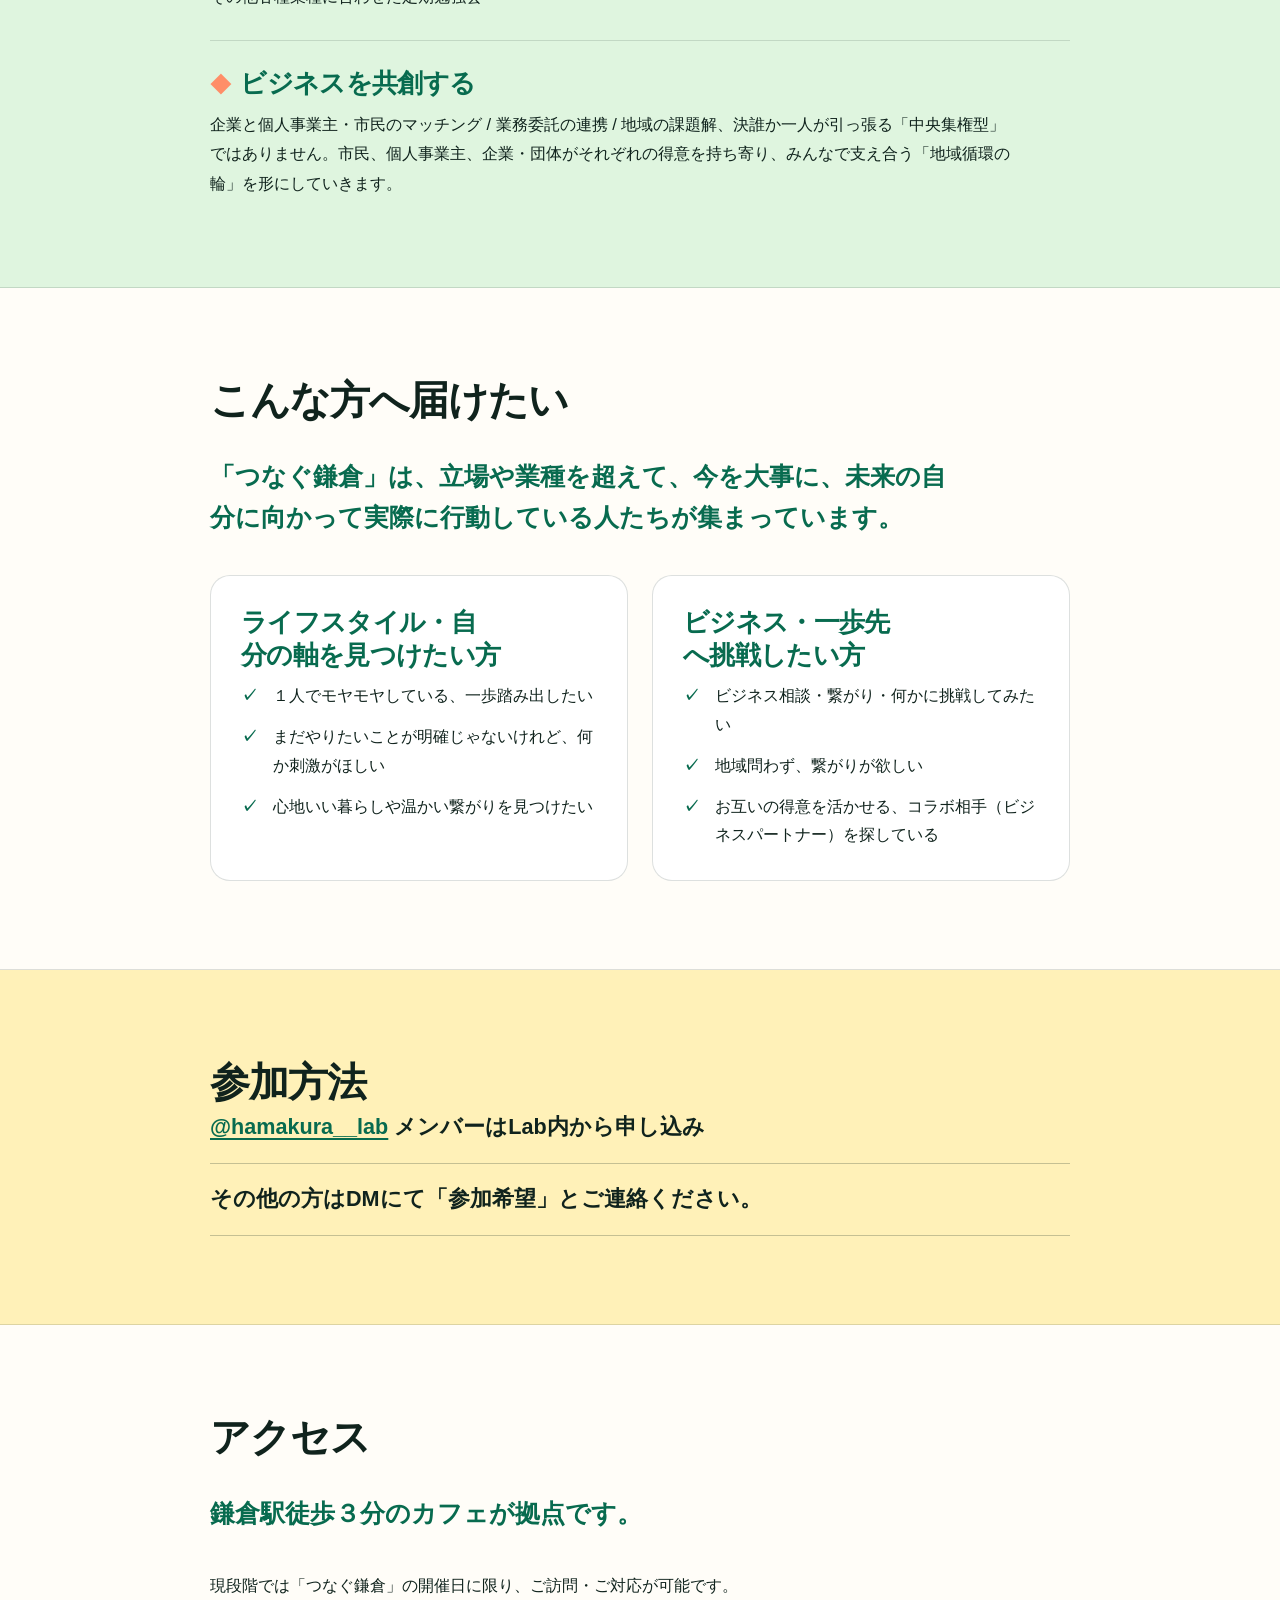
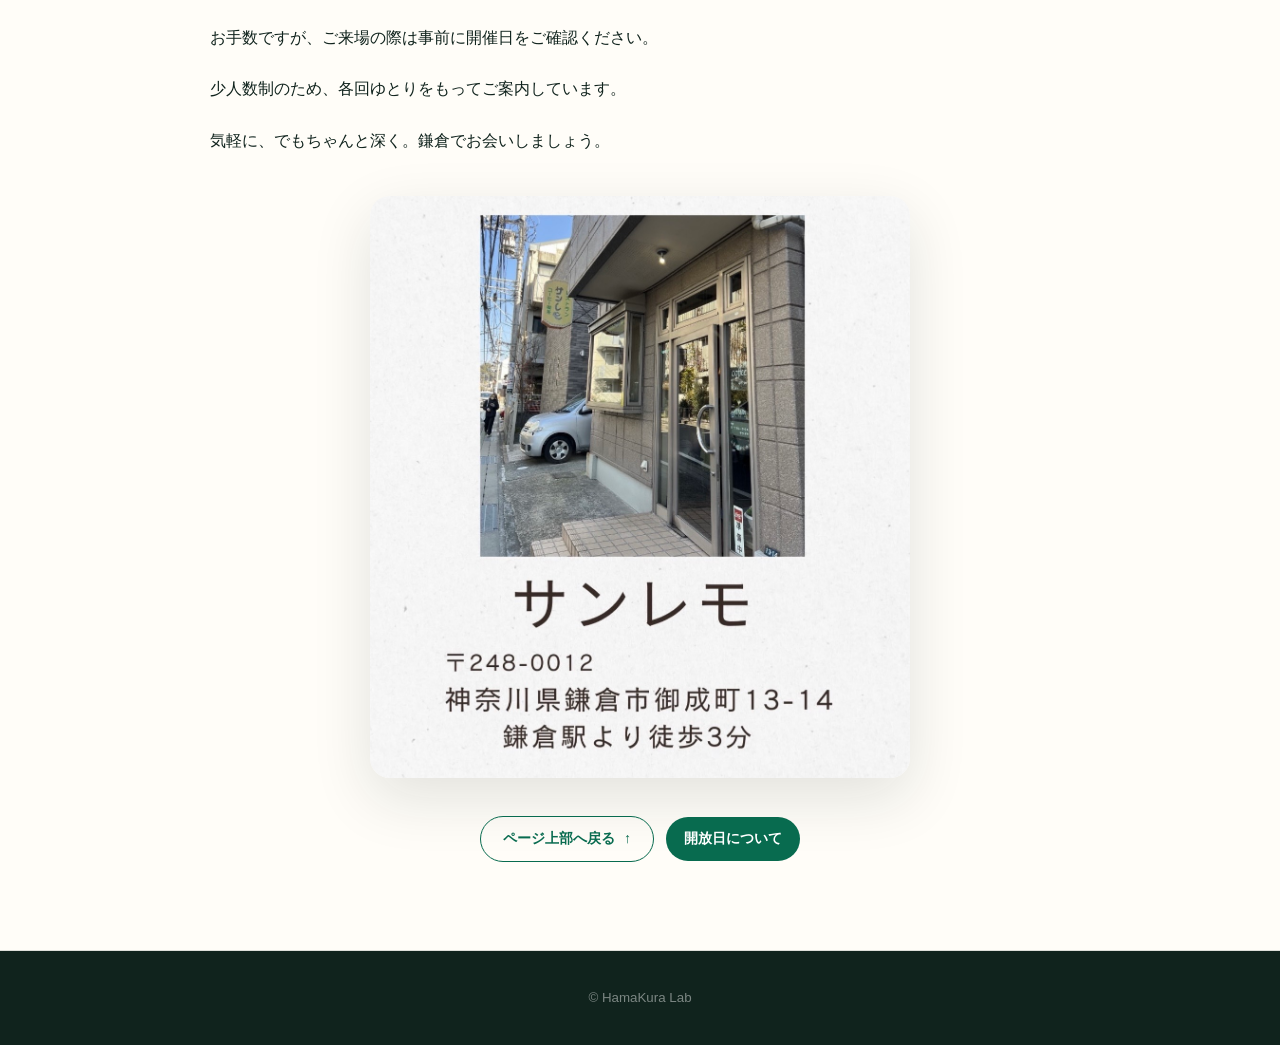
==== commit 5b882c92: "Add October open day notice" ====
--- a/tsunagu-kamakura/index.html
+++ b/tsunagu-kamakura/index.html
@@ -6,7 +6,7 @@
   <meta name="robots" content="noindex, nofollow, noarchive">
   <title>つなぐ鎌倉 | HamaKura Lab</title>
   <link rel="canonical" href="https://hamakura-lab.tk14.jp/tsunagu-kamakura/">
-  <link rel="stylesheet" href="../assets/css/style.css?v=20260926-1">
+  <link rel="stylesheet" href="../assets/css/style.css?v=20260926-2">
 </head>
 <body class="tsunagu-page" id="top">
   <header class="site-header">
@@ -94,7 +94,10 @@
         <p>少人数制のため、各回ゆとりをもってご案内しています。</p>
         <p>気軽に、でもちゃんと深く。鎌倉でお会いしましょう。</p>
         <figure class="tsunagu-access-image"><img src="../assets/tsunagu-kamakura-access-v2.jpg" width="1137" height="1225" loading="lazy" alt="サンレモの外観、所在地、鎌倉駅より徒歩３分の案内"></figure>
-        <a class="tsunagu-back-to-top" href="#top">ページ上部へ戻る <span aria-hidden="true">↑</span></a>
+        <div class="tsunagu-page-actions">
+          <a class="tsunagu-back-to-top" href="#top">ページ上部へ戻る <span aria-hidden="true">↑</span></a>
+          <a class="button button--header tsunagu-open-day-link" href="../news/tsunagu-open-day-202609/">開放日について</a>
+        </div>
       </div>
     </section>
   </main>
--- a/assets/css/style.css
+++ b/assets/css/style.css
@@ -149,6 +149,11 @@
 .news-detail h1 { max-width: 760px; margin-bottom: 10px; overflow-wrap: anywhere; color: var(--ink); font-size: clamp(2.15rem, 4.4vw, 4.4rem); }
 .news-detail__image { width: min(100%, 460px); margin: 0 auto 22px; }
 .news-detail__image img { display: block; width: 100%; height: auto; border-radius: 18px; box-shadow: 0 12px 28px rgba(20, 92, 57, .12); }
+.news-detail__copy { max-width: 680px; margin: 0 auto; line-height: 1.8; text-align: center; }
+.news-detail__copy p { margin: 0; }
+.news-detail__copy p + p { margin-top: 10px; }
+.news-detail__mobile-break { display: none; }
+.news-detail__copy + .news-detail__about { margin-top: 24px; }
 .news-detail__about { display: flex; width: fit-content; margin: 36px auto 0; }
 .news-detail__back { display: inline-flex; gap: 10px; margin-top: 44px; padding-bottom: 4px; border-bottom: 1px solid var(--deep-green); color: var(--deep-green); font-size: .85rem; font-weight: 900; }
 .news-detail__back:hover { color: var(--green); }
@@ -182,7 +187,8 @@
 .tsunagu-info-list li { padding-bottom: 16px; border-bottom: 1px solid rgba(16, 35, 29, .24); }
 .tsunagu-access-image { width: min(100%, 540px); margin: 40px auto 0; }
 .tsunagu-access-image img { display: block; width: 100%; height: auto; border-radius: var(--radius-md); box-shadow: var(--shadow); }
-.tsunagu-back-to-top { display: flex; align-items: center; justify-content: center; gap: 9px; width: fit-content; min-height: 46px; margin: 38px auto 0; padding: 0 22px; border: 1px solid var(--deep-green); border-radius: 999px; color: var(--deep-green); font-size: .88rem; font-weight: 900; }
+.tsunagu-page-actions { display: flex; align-items: center; justify-content: center; flex-wrap: wrap; gap: 12px; margin: 38px auto 0; }
+.tsunagu-back-to-top { display: flex; align-items: center; justify-content: center; gap: 9px; width: fit-content; min-height: 46px; margin: 0; padding: 0 22px; border: 1px solid var(--deep-green); border-radius: 999px; color: var(--deep-green); font-size: .88rem; font-weight: 900; }
 .tsunagu-back-to-top:hover { background: var(--deep-green); color: #fff; }
 
 .intro__heading h2 { margin-bottom: 24px; font-size: clamp(1.75rem, 3.2vw, 2.8rem); }
@@ -399,8 +405,9 @@
   .news-detail { min-height: calc(100vh - 192px); padding-top: 32px; }
   .news-detail h1 { margin-bottom: 10px; font-size: clamp(1.9rem, 8.6vw, 2.45rem); }
   .news-detail__date { margin-bottom: 24px; text-align: left; }
-  .news-detail__image { width: min(100%, 360px); margin-bottom: 18px; }
+  .news-detail__image { width: min(100%, 360px); margin-bottom: 32px; }
   .news-detail__about { margin-top: 28px; }
+  .news-detail__copy + .news-detail__about { margin-top: 22px; }
   .news-detail__back { margin-top: 32px; }
   .tsunagu-section h1, .tsunagu-section h2 { font-size: clamp(1.8rem, 8vw, 2.3rem); }
   .tsunagu-section p { font-size: .98rem; }
@@ -412,7 +419,9 @@
   .tsunagu-people-grid { grid-template-columns: 1fr; gap: 16px; }
   .tsunagu-people-grid section { padding: 24px 20px; }
   .tsunagu-access-image { margin-top: 32px; }
-  .tsunagu-back-to-top { margin-top: 30px; }
+  .tsunagu-page-actions { gap: 8px; margin-top: 30px; }
+  .tsunagu-back-to-top { padding-inline: 14px; font-size: .8rem; }
+  .tsunagu-open-day-link { padding-inline: 10px; }
   .intro__heading h2 { font-size: clamp(1.35rem, 7vw, 1.75rem); letter-spacing: -.045em; }
   .section-heading h2 { font-size: 1.9rem; }
   .people .section-heading h2 { font-size: clamp(1.45rem, 7.2vw, 1.9rem); letter-spacing: -.045em; }
@@ -446,6 +455,7 @@
 }
 
 @media (max-width: 639px) {
+  .news-detail__mobile-break { display: initial; }
   .final-cta__inner > p:not(.section-label) { font-size: .9rem; letter-spacing: -.02em; }
   .contact-copy-break { display: block; }
   .intro__cards { gap: 14px; }
